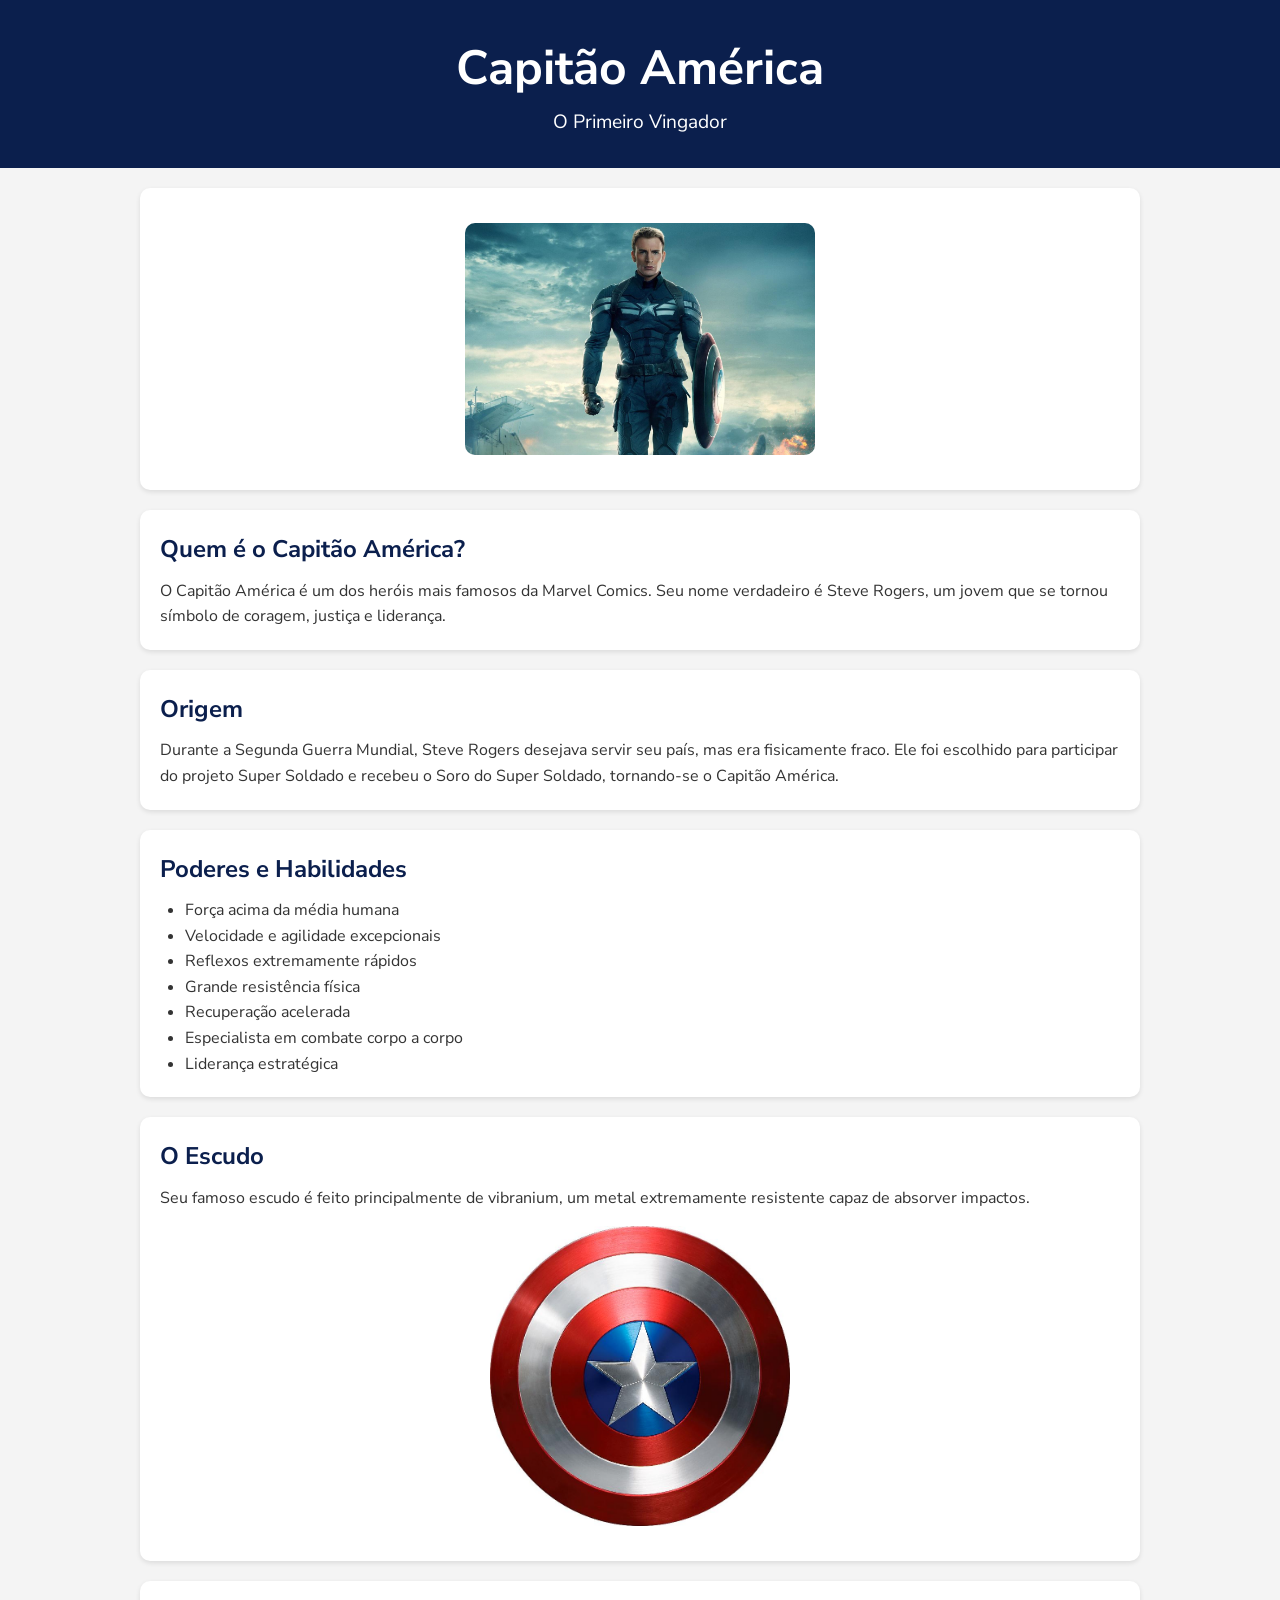
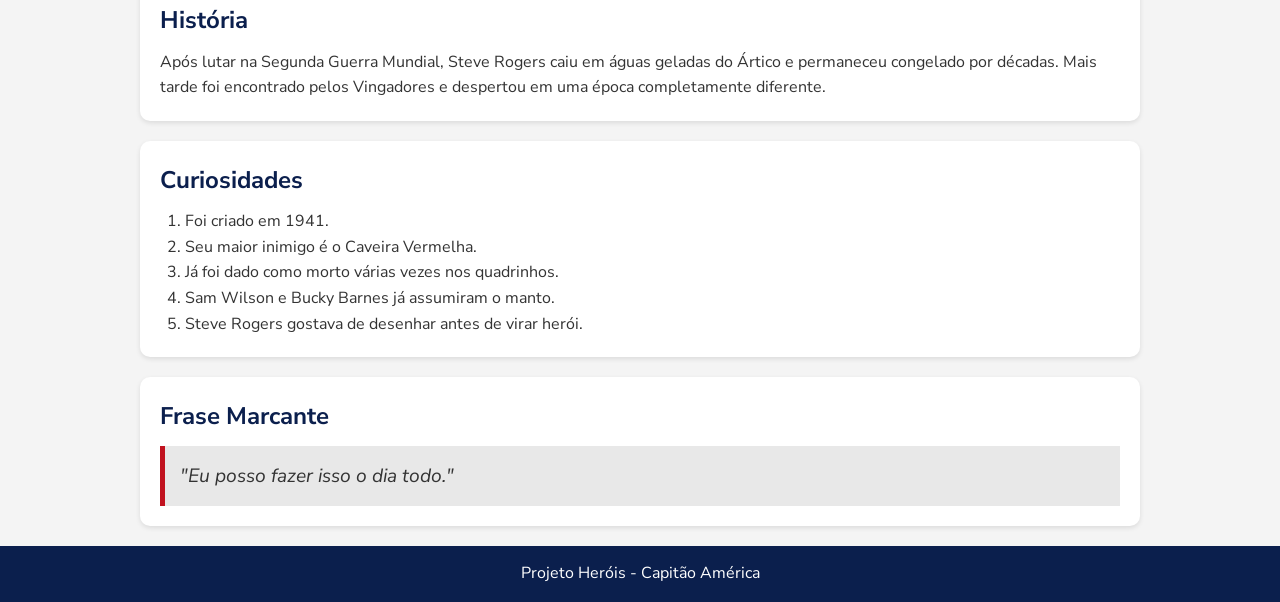
==== capitao_america.html @ e49c7060 "fix: corrigindo nome do arquivo" ====
<!DOCTYPE html>
<html lang="pt-BR">
<head>
    <meta charset="UTF-8">
    <meta name="viewport" content="width=device-width, initial-scale=1.0">
    <title>Capitão América</title>

    <link rel="icon" type="imagens/png" href="imagens/favicon.png">
    <link rel="stylesheet" href="style.css">

    <link rel="preconnect" href="https://fonts.googleapis.com">
    <link rel="preconnect" href="https://fonts.gstatic.com" crossorigin>
    <link href="https://fonts.googleapis.com/css2?family=Nunito+Sans:wght@200;300;400;600;700;800&display=swap" rel="stylesheet">
</head>
<body>

    <header>
        <h1>Capitão América</h1>
        <p>O Primeiro Vingador</p>
    </header>

    <main>

        <section class="hero">
            <img src="imagens/heroi_capitao_america.jpg" alt="Capitão América">
        </section>

        <section>
            <h2>Quem é o Capitão América?</h2>
            <p>
                O Capitão América é um dos heróis mais famosos da Marvel Comics.
                Seu nome verdadeiro é Steve Rogers, um jovem que se tornou símbolo
                de coragem, justiça e liderança.
            </p>
        </section>

        <section>
            <h2>Origem</h2>
            <p>
                Durante a Segunda Guerra Mundial, Steve Rogers desejava servir seu país,
                mas era fisicamente fraco. Ele foi escolhido para participar do projeto
                Super Soldado e recebeu o Soro do Super Soldado, tornando-se o Capitão América.
            </p>
        </section>

        <section>
            <h2>Poderes e Habilidades</h2>

            <ul>
                <li>Força acima da média humana</li>
                <li>Velocidade e agilidade excepcionais</li>
                <li>Reflexos extremamente rápidos</li>
                <li>Grande resistência física</li>
                <li>Recuperação acelerada</li>
                <li>Especialista em combate corpo a corpo</li>
                <li>Liderança estratégica</li>
            </ul>
        </section>

        <section>
            <h2>O Escudo</h2>
            <p>
                Seu famoso escudo é feito principalmente de vibranium,
                um metal extremamente resistente capaz de absorver impactos.
            </p>
            <img src="imagens/escudo_capitao_america.jpg" alt="Escudo do Capitão América">
        </section>

        <section>
            <h2>História</h2>
            <p>
                Após lutar na Segunda Guerra Mundial, Steve Rogers caiu em águas geladas
                do Ártico e permaneceu congelado por décadas. Mais tarde foi encontrado
                pelos Vingadores e despertou em uma época completamente diferente.
            </p>
        </section>

        <section>
            <h2>Curiosidades</h2>

            <ol>
                <li>Foi criado em 1941.</li>
                <li>Seu maior inimigo é o Caveira Vermelha.</li>
                <li>Já foi dado como morto várias vezes nos quadrinhos.</li>
                <li>Sam Wilson e Bucky Barnes já assumiram o manto.</li>
                <li>Steve Rogers gostava de desenhar antes de virar herói.</li>
            </ol>
        </section>

        <section>
            <h2>Frase Marcante</h2>
            <blockquote>
                "Eu posso fazer isso o dia todo."
            </blockquote>
        </section>

    </main>

    <footer>
        <p>Projeto Heróis - Capitão América</p>
    </footer>

</body>
</html>
---- style.css ----
* {
    margin: 0;
    padding: 0;
    box-sizing: border-box;
}

body {
    font-family: 'Nunito Sans', sans-serif;
    background-color: #f4f4f4;
    color: #333;
    line-height: 1.6;
}

header {
    background-color: #0b1f4d;
    color: white;
    text-align: center;
    padding: 30px;
}

header h1 {
    font-size: 3em;
}

header p {
    font-size: 1.2em;
}

main {
    width: 80%;
    max-width: 1000px;
    margin: 20px auto;
}

section {
    background-color: white;
    margin-bottom: 20px;
    padding: 20px;
    border-radius: 10px;
    box-shadow: 0 2px 5px rgba(0,0,0,0.1);
}

section h2 {
    color: #0b1f4d;
    margin-bottom: 10px;
}

.hero {
    text-align: center;
}

.hero img {
    width: 350px;
    max-width: 100%;
    border-radius: 10px;
}

section img {
    display: block;
    width: 300px;
    max-width: 100%;
    margin: 15px auto;
    border-radius: 10px;
}

ul, ol {
    margin-left: 25px;
    margin-top: 10px;
}

blockquote {
    background-color: #e8e8e8;
    border-left: 5px solid #c1121f;
    padding: 15px;
    font-style: italic;
    font-size: 1.2em;
}

footer {
    background-color: #0b1f4d;
    color: white;
    text-align: center;
    padding: 15px;
    margin-top: 20px;
}
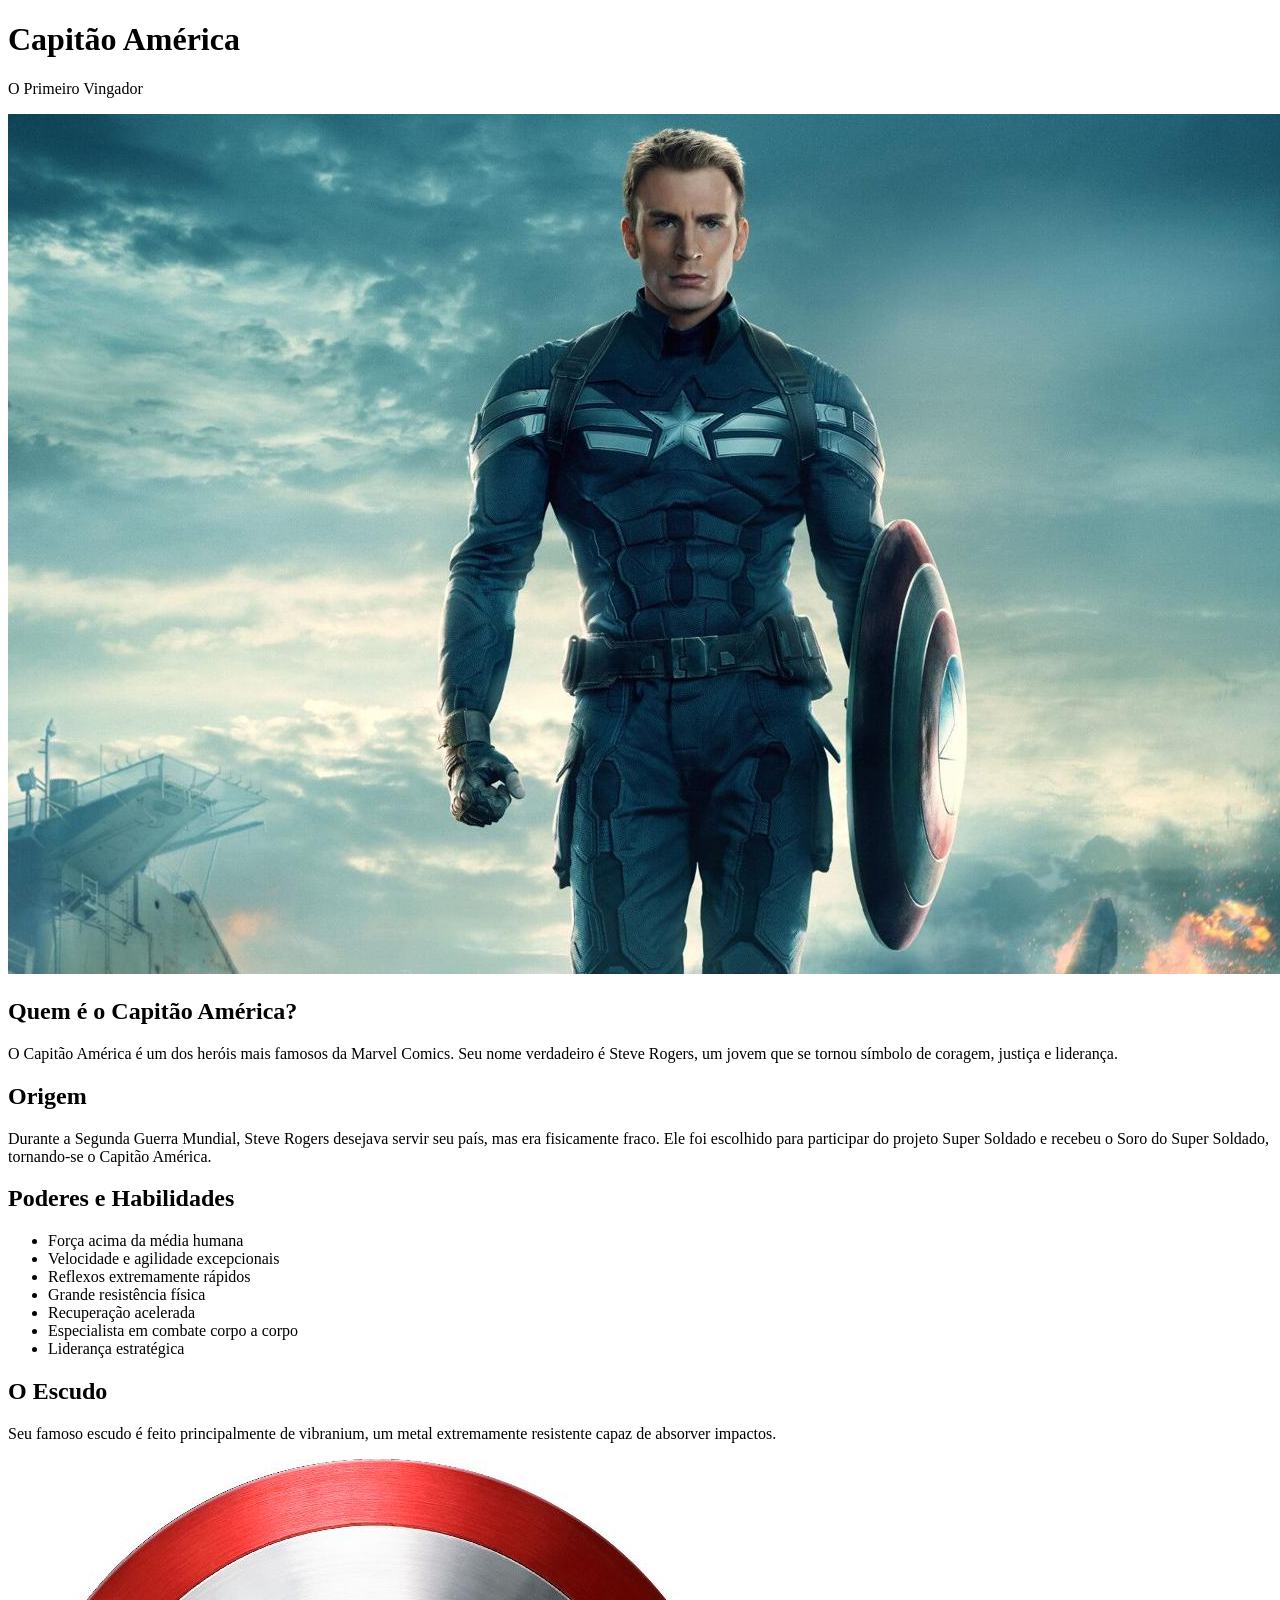
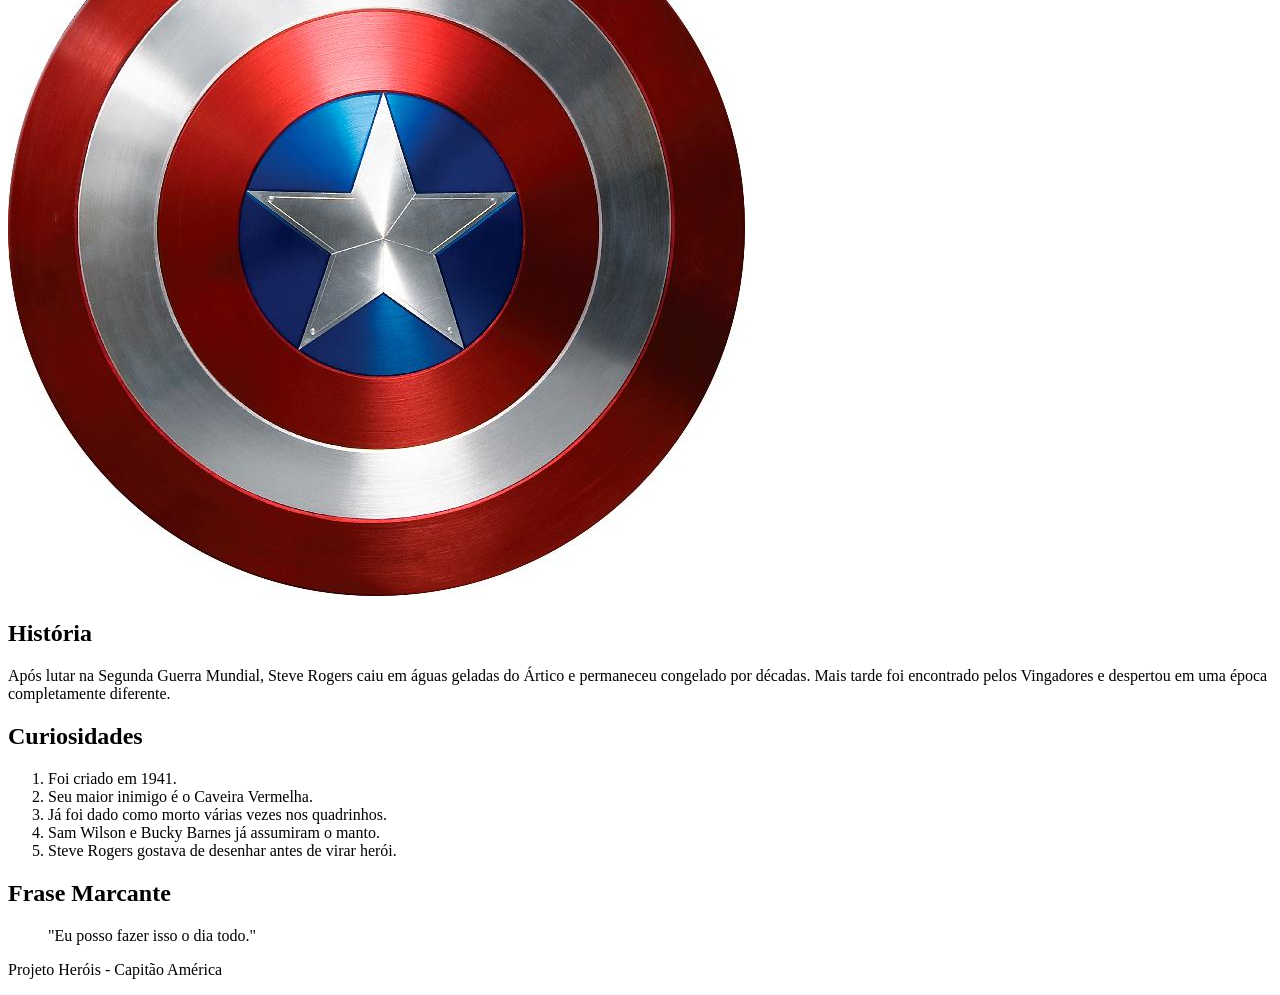
==== commit 1bd5a26f: "Fix: Alterando nome do arquivo style pra styleVictor pra nao dar conflito" ====
--- a/capitao_america.html
+++ b/capitao_america.html
@@ -6,7 +6,7 @@
     <title>Capitão América</title>
 
     <link rel="icon" type="imagens/png" href="imagens/favicon.png">
-    <link rel="stylesheet" href="style.css">
+    <link rel="stylesheet" href="styleVictor.css">
 
     <link rel="preconnect" href="https://fonts.googleapis.com">
     <link rel="preconnect" href="https://fonts.gstatic.com" crossorigin>
@@ -101,4 +101,4 @@
     </footer>
 
 </body>
-</html>+</html>
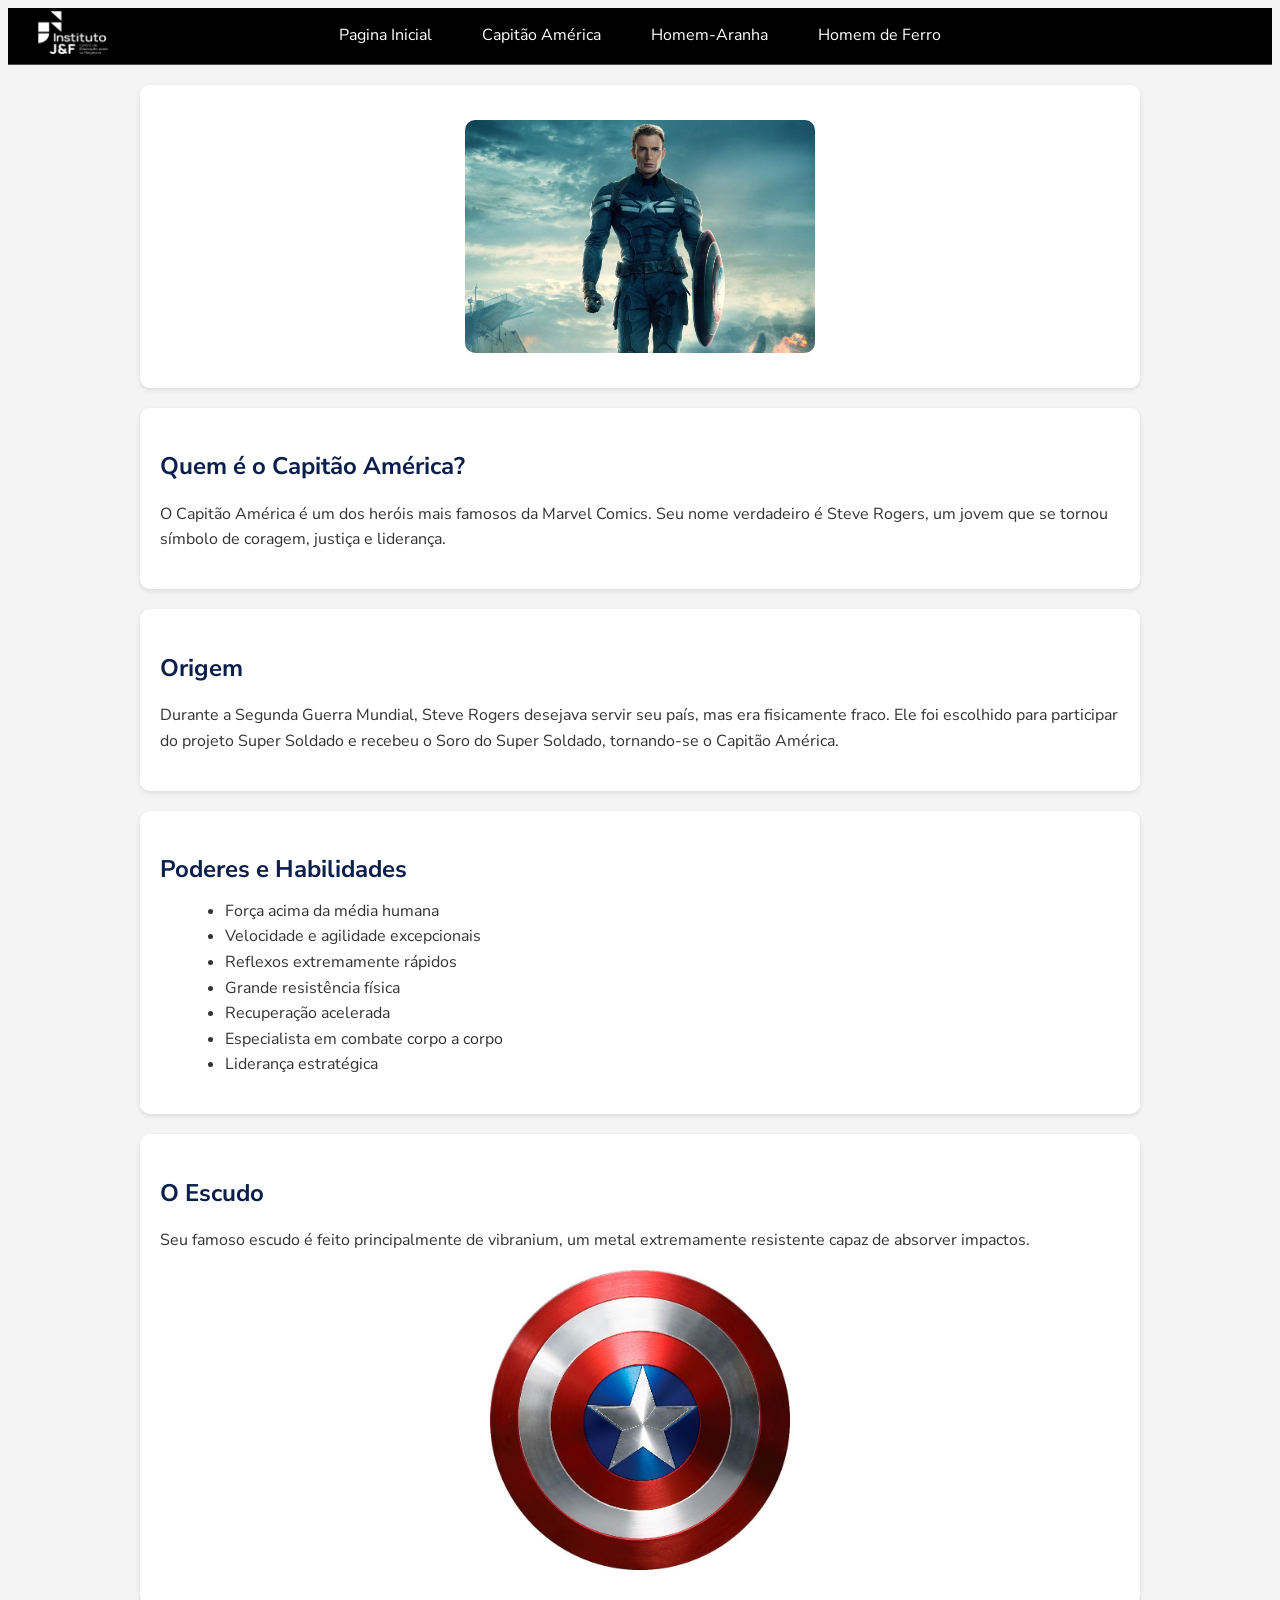
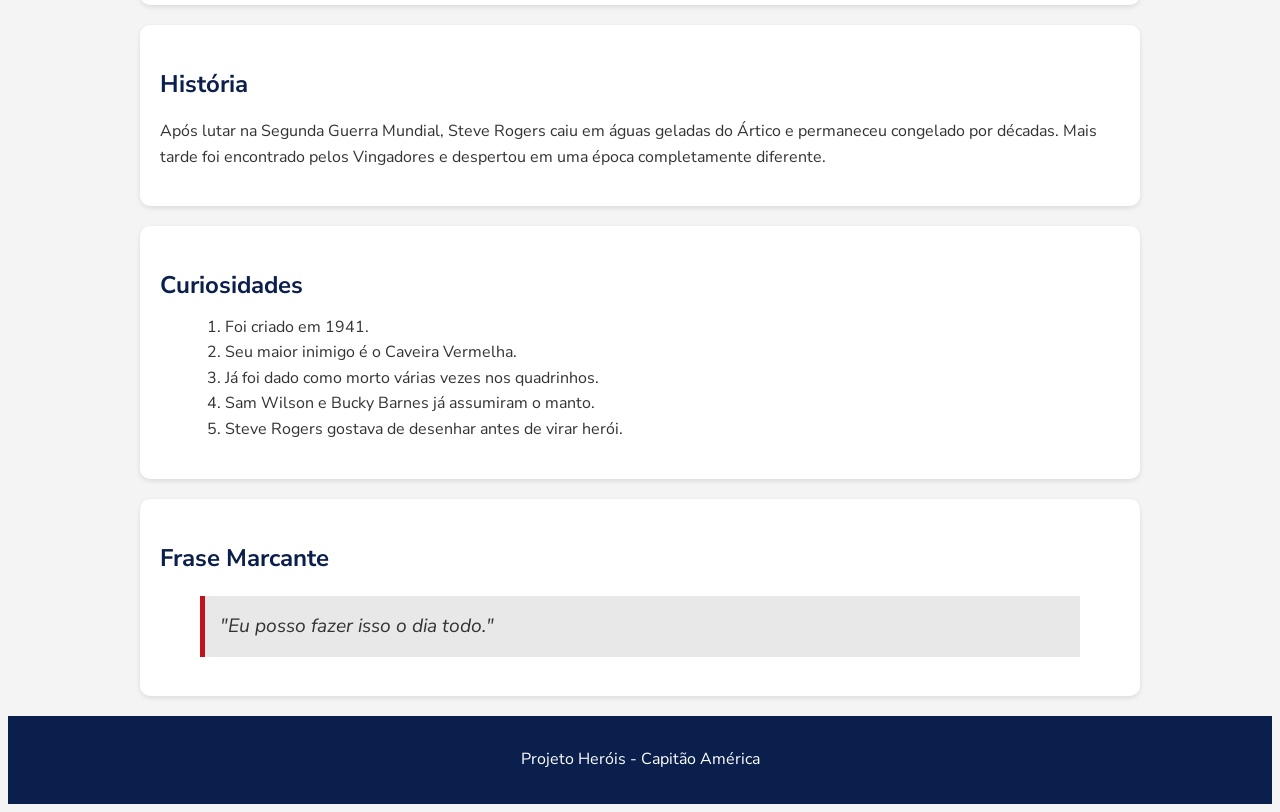
==== commit bfe34b38: "fix: corrigindo erros do merge" ====
--- a/capitao_america.html
+++ b/capitao_america.html
@@ -15,8 +15,15 @@
 <body>
 
     <header>
-        <h1>Capitão América</h1>
-        <p>O Primeiro Vingador</p>
+        <a href="index.html">
+            <img src="img/instituto.png" alt="" class="instituto">
+        </a>
+        <nav>
+            <a href="index.html">Pagina Inicial</a>
+            <a href="capitao_america.html">Capitão América</a>
+            <a href="Henry-spdm.html">Homem-Aranha</a>
+            <a href="Henry-spdm.html">Homem de Ferro</a>
+        </nav>
     </header>
 
     <main>
--- a/styleVictor.css
+++ b/styleVictor.css
@@ -0,0 +1,108 @@
+<<<<<<< HEAD
+* {
+    margin: 0;
+    padding: 0;
+    box-sizing: border-box;
+}
+
+body {
+    font-family: 'Nunito Sans', sans-serif;
+    background-color: #f4f4f4;
+    color: #333;
+    line-height: 1.6;
+}
+
+header {
+    width: 100%;
+    background-color: transparent;
+    padding: 15px 0;
+    position: sticky;
+    top: 0;
+    border-bottom: 1px solid rgba(255, 255, 255, 0.3);
+    display: flex;
+    align-items: center;
+    background-color: black;
+}
+.instituto{
+  position: absolute;
+  width: 70px;
+  margin-left: 30px;
+  margin-top: -25px;
+}
+.instituto:hover{
+  cursor: pointer;
+}
+
+nav{
+  display: flex;
+  flex: 1;
+  gap: 50px;
+  justify-content: center;
+}
+
+nav a{
+  color: white;
+  text-decoration: none;
+}
+nav a:hover {
+  text-decoration: underline;
+  cursor: pointer;
+}
+
+main {
+    width: 80%;
+    max-width: 1000px;
+    margin: 20px auto;
+}
+
+section {
+    background-color: white;
+    margin-bottom: 20px;
+    padding: 20px;
+    border-radius: 10px;
+    box-shadow: 0 2px 5px rgba(0,0,0,0.1);
+}
+
+section h2 {
+    color: #0b1f4d;
+    margin-bottom: 10px;
+}
+
+.hero {
+    text-align: center;
+}
+
+.hero img {
+    width: 350px;
+    max-width: 100%;
+    border-radius: 10px;
+}
+
+section img {
+    display: block;
+    width: 300px;
+    max-width: 100%;
+    margin: 15px auto;
+    border-radius: 10px;
+}
+
+ul, ol {
+    margin-left: 25px;
+    margin-top: 10px;
+}
+
+blockquote {
+    background-color: #e8e8e8;
+    border-left: 5px solid #c1121f;
+    padding: 15px;
+    font-style: italic;
+    font-size: 1.2em;
+}
+
+footer {
+    background-color: #0b1f4d;
+    color: white;
+    text-align: center;
+    padding: 15px;
+    margin-top: 20px;
+}
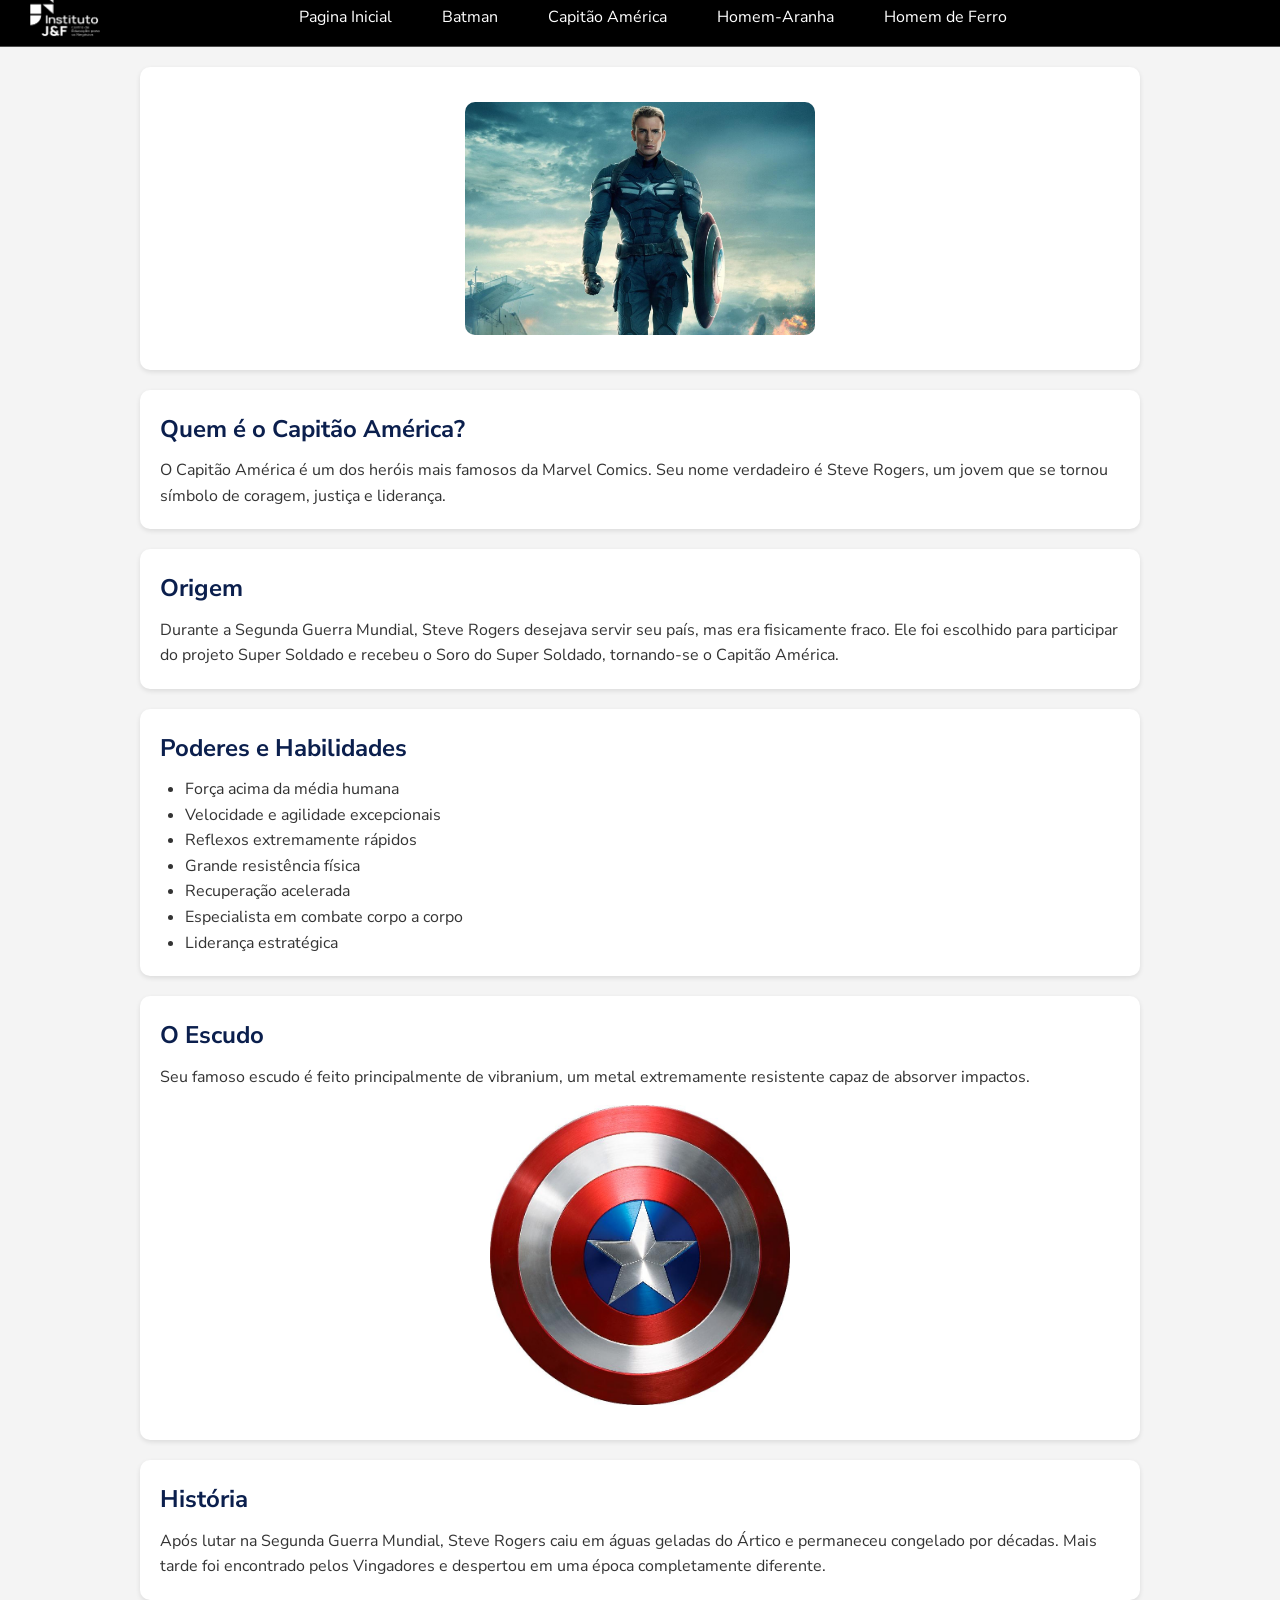
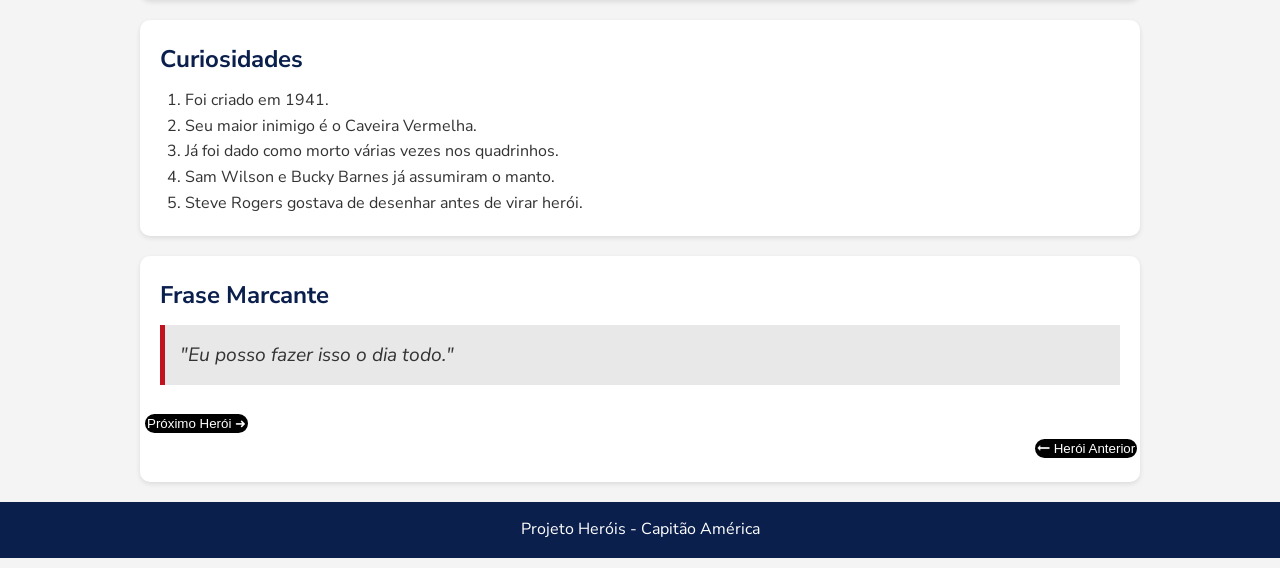
==== commit 4765d9a8: "Terminando ajustes na minha pagina e na do victor" ====
--- a/capitao_america.html
+++ b/capitao_america.html
@@ -20,9 +20,10 @@
         </a>
         <nav>
             <a href="index.html">Pagina Inicial</a>
+            <a href="heitor.html">Batman</a>
             <a href="capitao_america.html">Capitão América</a>
             <a href="Henry-spdm.html">Homem-Aranha</a>
-            <a href="Henry-spdm.html">Homem de Ferro</a>
+            <a href="homemdeferro2.html">Homem de Ferro</a>
         </nav>
     </header>
 
@@ -99,6 +100,11 @@
             <blockquote>
                 "Eu posso fazer isso o dia todo."
             </blockquote>
+            <br>
+            <div class="end">
+            <a href="Henry-spdm.html" class="esquerda"><button>Próximo Herói ➜</button></a>
+            <a href="heitor.html" class="direita"><button>🠔 Herói Anterior</button></a>
+        </div>
         </section>
 
     </main>
--- a/styleVictor.css
+++ b/styleVictor.css
@@ -1,4 +1,3 @@
-<<<<<<< HEAD
 * {
     margin: 0;
     padding: 0;
@@ -13,11 +12,12 @@
 }
 
 header {
-    width: 100%;
+    width: 102%;
+    height: 100%;
     background-color: transparent;
     padding: 15px 0;
     position: sticky;
-    top: 0;
+    margin-top: -10px;
     border-bottom: 1px solid rgba(255, 255, 255, 0.3);
     display: flex;
     align-items: center;
@@ -105,4 +105,23 @@
     text-align: center;
     padding: 15px;
     margin-top: 20px;
+}
+
+button{
+  background-color: black;
+  color: white;
+  text-decoration: none ;
+  border: 2px solid black;
+  border-radius: 10px;
+}
+button:hover{
+  cursor: pointer;
+  color: black;
+  background-color: white;
+}
+.direita{
+  margin-left: 875px;
+}
+.esquerda{
+    margin-left: -15px;
 }
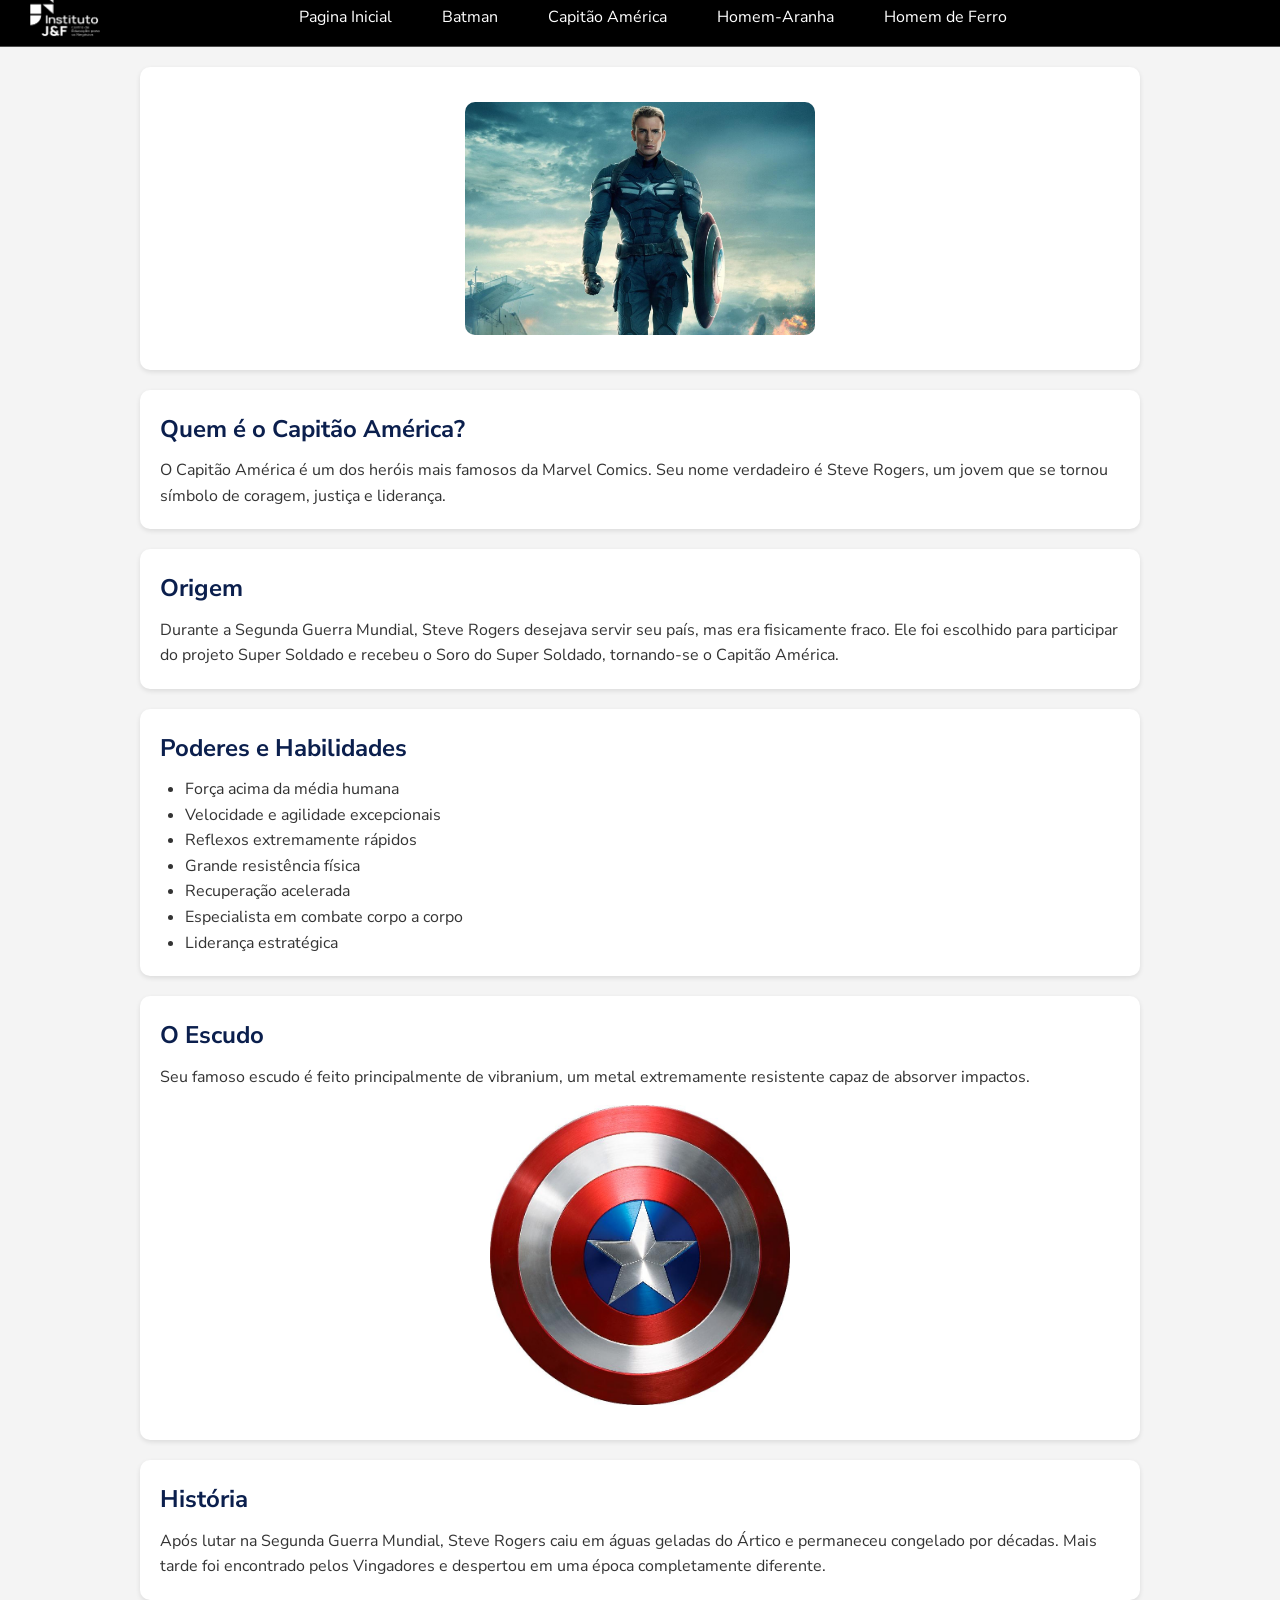
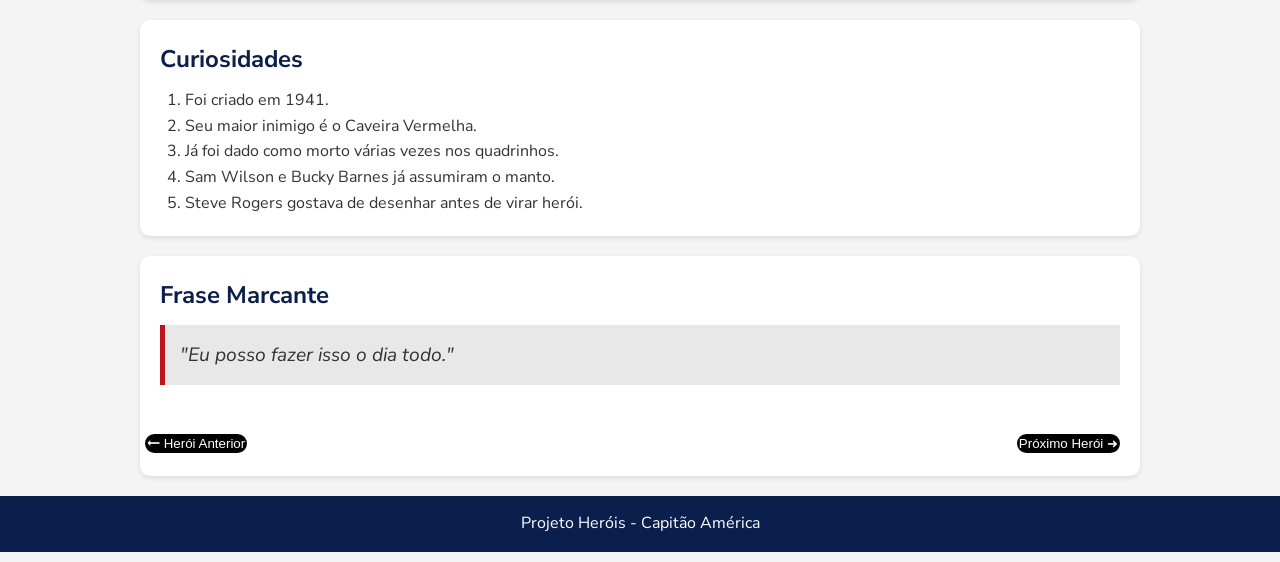
==== commit 589b6623: "fix: consertando herros nas paginas" ====
--- a/capitao_america.html
+++ b/capitao_america.html
@@ -102,8 +102,8 @@
             </blockquote>
             <br>
             <div class="end">
-            <a href="Henry-spdm.html" class="esquerda"><button>Próximo Herói ➜</button></a>
-            <a href="heitor.html" class="direita"><button>🠔 Herói Anterior</button></a>
+            <a href="heitor.html" class="esquerda"><button>🠔 Herói Anterior</button></a>
+            <a href="Henry-spdm.html" class="direita"><button>Próximo Herói ➜</button></a>
         </div>
         </section>
 
--- a/styleVictor.css
+++ b/styleVictor.css
@@ -124,4 +124,14 @@
 }
 .esquerda{
     margin-left: -15px;
+}
+.end{
+    display: flex;
+    justify-content: space-between;
+    align-items: center;
+    margin-top: 20px;
+}
+
+.direita{
+    margin-left: 0;
 }
